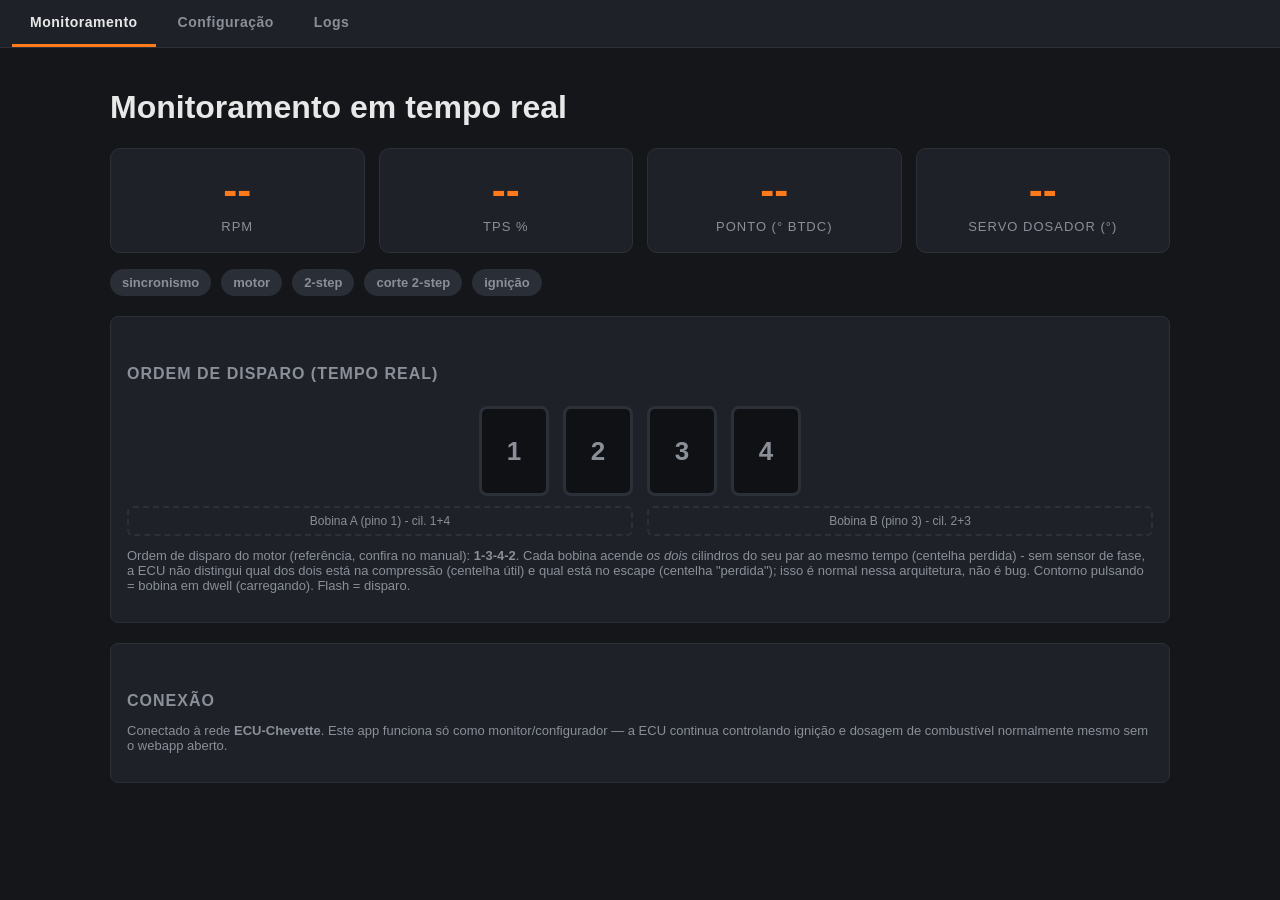
==== data/index.html @ 4c36e858 "Add files via upload" ====
<!DOCTYPE html>
<html lang="pt-BR">
<head>
<meta charset="UTF-8">
<meta name="viewport" content="width=device-width, initial-scale=1">
<title>ECU Chevette - Monitoramento</title>
<link rel="stylesheet" href="style.css">
</head>
<body>
<nav>
  <a href="index.html" class="active">Monitoramento</a>
  <a href="config.html">Configuração</a>
  <a href="logs.html">Logs</a>
</nav>
<main>
  <h1>Monitoramento em tempo real</h1>

  <div class="gauges">
    <div class="gauge"><div class="value" id="v-rpm">--</div><div class="label">RPM</div></div>
    <div class="gauge"><div class="value" id="v-tps">--</div><div class="label">TPS %</div></div>
    <div class="gauge"><div class="value" id="v-adv">--</div><div class="label">Ponto (° BTDC)</div></div>
    <div class="gauge"><div class="value" id="v-servo">--</div><div class="label">Servo dosador (°)</div></div>
  </div>

  <div class="status-row">
    <span class="badge" id="b-sync">sincronismo</span>
    <span class="badge" id="b-running">motor</span>
    <span class="badge" id="b-2step-pressed">2-step</span>
    <span class="badge" id="b-2step-cutting">corte 2-step</span>
    <span class="badge" id="b-ign">ignição</span>
  </div>

  <div class="panel" style="margin-top:20px;">
    <h2>Ordem de disparo (tempo real)</h2>
    <div class="firing-order">
      <div class="cyl-row">
        <div class="cylinder" id="cyl-1"><span>1</span></div>
        <div class="cylinder" id="cyl-2"><span>2</span></div>
        <div class="cylinder" id="cyl-3"><span>3</span></div>
        <div class="cylinder" id="cyl-4"><span>4</span></div>
      </div>
      <div class="coil-row">
        <div class="coil-brace" id="coilA-brace"><span id="coilA-label">Bobina A (pino 1) - cil. 1+4</span></div>
        <div class="coil-brace" id="coilB-brace"><span id="coilB-label">Bobina B (pino 3) - cil. 2+3</span></div>
      </div>
    </div>
    <p class="map-hint">
      Ordem de disparo do motor (referência, confira no manual): <b>1-3-4-2</b>.
      Cada bobina acende <i>os dois</i> cilindros do seu par ao mesmo tempo
      (centelha perdida) - sem sensor de fase, a ECU não distingui qual dos
      dois está na compressão (centelha útil) e qual está no escape
      (centelha "perdida"); isso é normal nessa arquitetura, não é bug.
      Contorno pulsando = bobina em dwell (carregando). Flash = disparo.
    </p>
  </div>

  <div class="panel" style="margin-top:20px;">
    <h2>Conexão</h2>
    <p style="color:var(--text-dim); font-size:13px;">
      Conectado à rede <b id="ssid-hint">ECU-Chevette</b>. Este app funciona só como
      monitor/configurador — a ECU continua controlando ignição e dosagem de
      combustível normalmente mesmo sem o webapp aberto.
    </p>
  </div>
</main>

<script src="app.js"></script>
<script>
let lastCoilAFireCount = null;
let lastCoilBFireCount = null;

// pisca rapidamente os 2 cilindros de um par no instante do disparo
function flashCylinders(ids) {
  ids.forEach(id => {
    const el = document.getElementById(id);
    if (!el) return;
    el.classList.add('firing');
    setTimeout(() => el.classList.remove('firing'), 180);
  });
}

connectStatusSocket(function (d) {
  document.getElementById('v-rpm').textContent = Math.round(d.rpm);
  document.getElementById('v-tps').textContent = Math.round(d.tps);
  document.getElementById('v-adv').textContent = d.advance.toFixed(1);
  document.getElementById('v-servo').textContent = d.servoAngle;

  const sync = document.getElementById('b-sync');
  sync.textContent = d.synced ? 'Sincronizado' : 'Sem sincronismo';
  sync.className = 'badge ' + (d.synced ? 'ok' : 'danger');

  const running = document.getElementById('b-running');
  running.textContent = d.running ? 'Motor girando' : 'Motor parado';
  running.className = 'badge ' + (d.running ? 'ok' : 'warn');

  // estado do BOTÃO (apertado ou não), independente de estar cortando ou não
  const twoStepPressed = document.getElementById('b-2step-pressed');
  twoStepPressed.textContent = d.twoStepPressed ? '2-step: botão apertado' : '2-step: botão solto';
  twoStepPressed.className = 'badge ' + (d.twoStepPressed ? 'warn' : '');

  // efeito real (só corta acima do RPM configurado em twoStepRpm)
  const twoStepCutting = document.getElementById('b-2step-cutting');
  twoStepCutting.textContent = d.twoStepCutting
    ? `CORTANDO (2-step, acima de ${Math.round(d.twoStepRpm)} rpm)`
    : 'sem corte por 2-step';
  twoStepCutting.className = 'badge ' + (d.twoStepCutting ? 'danger' : '');

  const ign = document.getElementById('b-ign');
  ign.textContent = d.ignitionEnabled ? 'Ignição habilitada' : 'IGNIÇÃO DESABILITADA';
  ign.className = 'badge ' + (d.ignitionEnabled ? '' : 'danger');

  // ilustração de ordem de disparo: contorno pulsa durante o dwell (carga),
  // flash rápido no instante do disparo (detectado pela mudança na contagem)
  document.getElementById('coilA-brace').classList.toggle('charging', !!d.coilACharging);
  document.getElementById('coilB-brace').classList.toggle('charging', !!d.coilBCharging);

  if (lastCoilAFireCount !== null && d.coilAFireCount > lastCoilAFireCount) {
    flashCylinders(['cyl-1', 'cyl-4']); // bobina A = pino 1 = cilindros 1+4
  }
  if (lastCoilBFireCount !== null && d.coilBFireCount > lastCoilBFireCount) {
    flashCylinders(['cyl-2', 'cyl-3']); // bobina B = pino 3 = cilindros 2+3
  }
  lastCoilAFireCount = d.coilAFireCount;
  lastCoilBFireCount = d.coilBFireCount;
});
</script>
</body>
</html>
---- data/style.css ----
:root {
  --bg: #14161a;
  --panel: #1e2128;
  --panel-border: #2c3038;
  --text: #e8e8e8;
  --text-dim: #8a8f98;
  --accent: #ff7a1a;
  --ok: #3ddc84;
  --warn: #ffcc00;
  --danger: #ff4d4d;
}

* { box-sizing: border-box; }

body {
  margin: 0;
  background: var(--bg);
  color: var(--text);
  font-family: 'Segoe UI', Roboto, Arial, sans-serif;
}

nav {
  display: flex;
  gap: 4px;
  background: var(--panel);
  border-bottom: 1px solid var(--panel-border);
  padding: 0 12px;
}

nav a {
  color: var(--text-dim);
  text-decoration: none;
  padding: 14px 18px;
  font-weight: 600;
  font-size: 14px;
  letter-spacing: 0.5px;
  border-bottom: 3px solid transparent;
}

nav a.active {
  color: var(--text);
  border-bottom: 3px solid var(--accent);
}

main {
  padding: 20px;
  max-width: 1100px;
  margin: 0 auto;
}

h1, h2, h3 { color: var(--text); }
h2 { font-size: 16px; text-transform: uppercase; letter-spacing: 1px; color: var(--text-dim); margin-top: 32px; }

.panel {
  background: var(--panel);
  border: 1px solid var(--panel-border);
  border-radius: 8px;
  padding: 16px;
  margin-bottom: 16px;
}

.gauges {
  display: grid;
  grid-template-columns: repeat(auto-fit, minmax(180px, 1fr));
  gap: 14px;
}

.gauge {
  background: var(--panel);
  border: 1px solid var(--panel-border);
  border-radius: 10px;
  padding: 18px;
  text-align: center;
}

.gauge .value {
  font-size: 42px;
  font-weight: 700;
  color: var(--accent);
  font-variant-numeric: tabular-nums;
}

.gauge .label {
  color: var(--text-dim);
  font-size: 13px;
  text-transform: uppercase;
  letter-spacing: 1px;
  margin-top: 4px;
}

.status-row {
  display: flex;
  gap: 10px;
  margin-top: 16px;
  flex-wrap: wrap;
}

.badge {
  padding: 6px 12px;
  border-radius: 20px;
  font-size: 13px;
  font-weight: 600;
  background: #2a2e36;
  color: var(--text-dim);
}
.badge.ok { background: rgba(61,220,132,0.15); color: var(--ok); }
.badge.danger { background: rgba(255,77,77,0.15); color: var(--danger); }
.badge.warn { background: rgba(255,204,0,0.15); color: var(--warn); }

label { display: block; font-size: 13px; color: var(--text-dim); margin: 10px 0 4px; }
input[type=number], input[type=text] {
  background: #0f1114;
  border: 1px solid var(--panel-border);
  color: var(--text);
  padding: 8px 10px;
  border-radius: 6px;
  width: 160px;
  font-size: 14px;
}
input[type=checkbox] { transform: scale(1.3); margin-right: 8px; }

.form-grid {
  display: grid;
  grid-template-columns: repeat(auto-fit, minmax(200px, 1fr));
  gap: 8px 20px;
}

button {
  background: var(--accent);
  color: #1a1a1a;
  border: none;
  padding: 10px 18px;
  border-radius: 6px;
  font-weight: 700;
  cursor: pointer;
  margin-top: 14px;
  font-size: 14px;
}
button:hover { filter: brightness(1.1); }
button.secondary { background: #2a2e36; color: var(--text); }

.saved-msg {
  color: var(--ok);
  font-size: 13px;
  margin-left: 12px;
  opacity: 0;
  transition: opacity 0.3s;
}
.saved-msg.show { opacity: 1; }

canvas { max-width: 100%; background: #0f1114; border-radius: 6px; }

.map-hint {
  font-size: 13px;
  color: var(--text-dim);
  margin-top: 8px;
}

.legend { display: flex; gap: 16px; margin-top: 8px; font-size: 13px; align-items: center; }
.legend span { display: inline-flex; align-items: center; gap: 6px; color: var(--text-dim); }
.legend i { width: 14px; height: 14px; border-radius: 3px; display: inline-block; }

/* ---- Ferramentas do Mapa & Gerador R³ ---- */
.map-toolbar {
  display: flex;
  flex-wrap: wrap;
  gap: 8px;
  margin-top: 12px;
  align-items: center;
}

.btn-group {
  display: inline-flex;
  border-radius: 6px;
  overflow: hidden;
  border: 1px solid var(--panel-border);
}

.btn-group button {
  margin-top: 0;
  border-radius: 0;
  padding: 6px 12px;
  font-size: 12px;
  background: #2a2e36;
  color: var(--text);
  border-right: 1px solid var(--panel-border);
}
.btn-group button:last-child { border-right: none; }
.btn-group button:hover { background: #353a44; }

.generator-box {
  background: #14171d;
  border: 1px solid var(--panel-border);
  border-radius: 8px;
  padding: 14px;
  margin-top: 14px;
}
.generator-box h4 {
  margin: 0 0 10px 0;
  color: var(--accent);
  font-size: 13px;
  text-transform: uppercase;
  letter-spacing: 0.5px;
}

.calib-live {
  display: inline-flex;
  align-items: center;
  gap: 8px;
  background: #0f1114;
  padding: 6px 12px;
  border-radius: 6px;
  border: 1px solid var(--panel-border);
  font-size: 13px;
  color: var(--text-dim);
  margin-bottom: 12px;
}
.calib-live b { color: var(--accent); font-size: 14px; }

/* ---- Ilustração de ordem de disparo (monitor em tempo real) ---- */
.firing-order { padding: 10px 0 4px; }

.cyl-row {
  display: flex;
  gap: 14px;
  justify-content: center;
}

.cylinder {
  width: 70px;
  height: 90px;
  border-radius: 8px;
  background: #0f1114;
  border: 3px solid var(--panel-border);
  display: flex;
  align-items: center;
  justify-content: center;
  font-size: 26px;
  font-weight: 700;
  color: var(--text-dim);
  transition: background 0.08s linear, border-color 0.08s linear, color 0.08s linear;
}

/* flash de disparo: aplicado por JS por ~180ms a cada centelha */
.cylinder.firing {
  background: var(--accent);
  border-color: var(--accent);
  color: #1a1a1a;
  box-shadow: 0 0 22px 4px rgba(255, 122, 26, 0.7);
}

.coil-row {
  display: flex;
  gap: 14px;
  justify-content: center;
  margin-top: 10px;
}

.coil-brace {
  flex: 1;
  text-align: center;
  padding: 6px 4px;
  border-radius: 6px;
  border: 2px dashed var(--panel-border);
  font-size: 12px;
  color: var(--text-dim);
  transition: border-color 0.15s linear, color 0.15s linear;
}

/* contorno pulsando enquanto a bobina está em dwell (carregando) */
.coil-brace.charging {
  border-color: var(--warn);
  color: var(--warn);
  border-style: solid;
  animation: coil-pulse 0.5s ease-in-out infinite alternate;
}

@keyframes coil-pulse {
  from { opacity: 0.55; }
  to   { opacity: 1; }
}
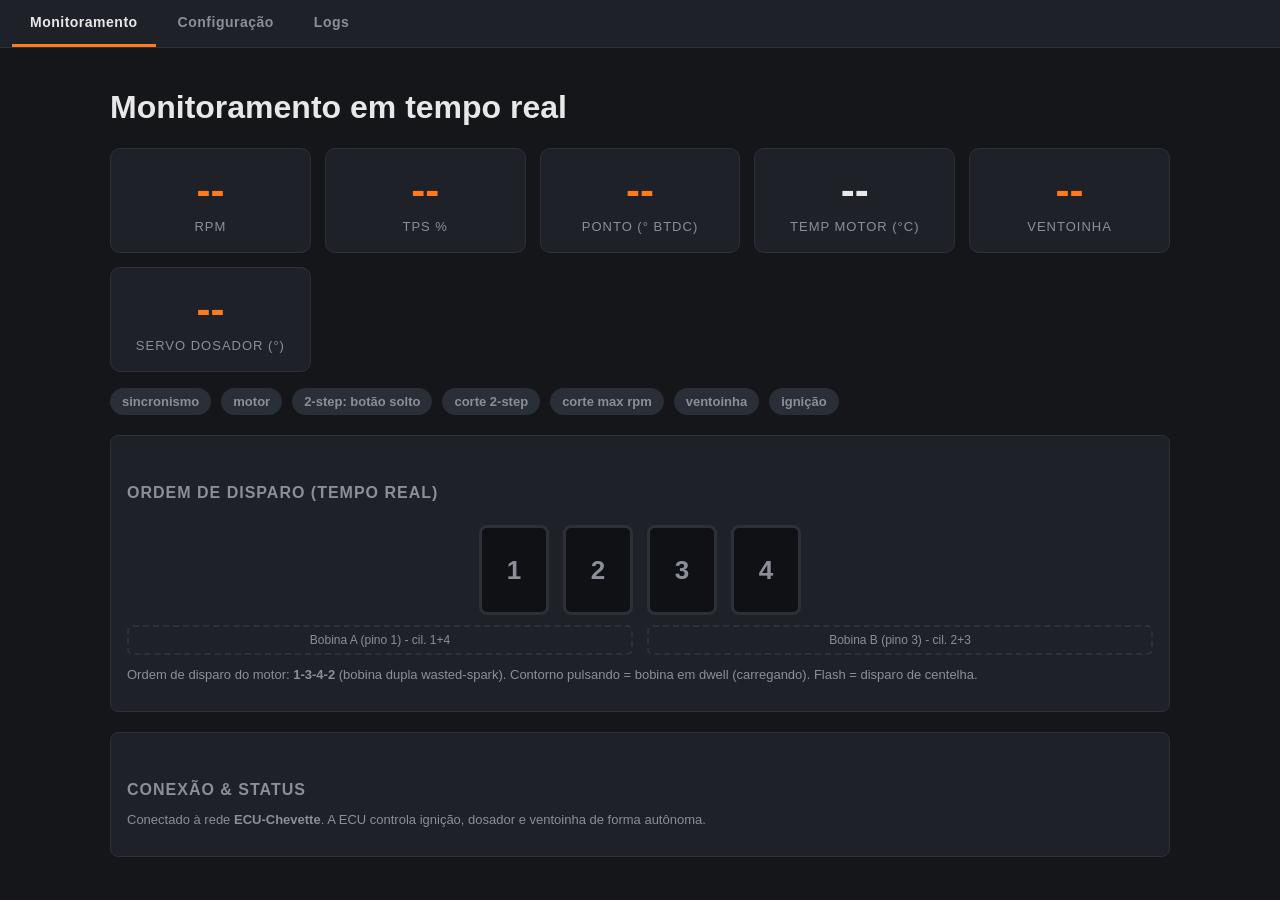
==== commit c24b3b4f: "initial commit" ====
--- a/data/index.html
+++ b/data/index.html
@@ -13,20 +13,34 @@
   <a href="logs.html">Logs</a>
 </nav>
 <main>
+  <!-- Banner de Alerta Crítico de Superaquecimento -->
+  <div id="overheat-banner" class="alert-banner" style="display:none;">
+    ⚠️ <b>ALERTA DE SUPERAQUECIMENTO:</b> Temperatura da água atingiu <span id="overheat-temp-val">--</span>°C! Ventoinha acionada.
+  </div>
+
+  <!-- Banner de Corte de Giro Máximo -->
+  <div id="revlimit-banner" class="alert-banner warn-banner" style="display:none;">
+    ⚡ <b>CORTE DE GIRO MÁXIMO ATIVO:</b> Rotação atingiu o limite de segurança (<span id="revlimit-rpm-val">--</span> RPM).
+  </div>
+
   <h1>Monitoramento em tempo real</h1>
 
   <div class="gauges">
     <div class="gauge"><div class="value" id="v-rpm">--</div><div class="label">RPM</div></div>
     <div class="gauge"><div class="value" id="v-tps">--</div><div class="label">TPS %</div></div>
     <div class="gauge"><div class="value" id="v-adv">--</div><div class="label">Ponto (° BTDC)</div></div>
+    <div class="gauge"><div class="value" id="v-temp" style="color:var(--text);">--</div><div class="label">Temp Motor (°C)</div></div>
+    <div class="gauge"><div class="value" id="v-fan">--</div><div class="label">Ventoinha</div></div>
     <div class="gauge"><div class="value" id="v-servo">--</div><div class="label">Servo dosador (°)</div></div>
   </div>
 
   <div class="status-row">
     <span class="badge" id="b-sync">sincronismo</span>
     <span class="badge" id="b-running">motor</span>
-    <span class="badge" id="b-2step-pressed">2-step</span>
+    <span class="badge" id="b-2step-pressed">2-step: botão solto</span>
     <span class="badge" id="b-2step-cutting">corte 2-step</span>
+    <span class="badge" id="b-revlimit">corte max rpm</span>
+    <span class="badge" id="b-fan">ventoinha</span>
     <span class="badge" id="b-ign">ignição</span>
   </div>
 
@@ -45,21 +59,15 @@
       </div>
     </div>
     <p class="map-hint">
-      Ordem de disparo do motor (referência, confira no manual): <b>1-3-4-2</b>.
-      Cada bobina acende <i>os dois</i> cilindros do seu par ao mesmo tempo
-      (centelha perdida) - sem sensor de fase, a ECU não distingui qual dos
-      dois está na compressão (centelha útil) e qual está no escape
-      (centelha "perdida"); isso é normal nessa arquitetura, não é bug.
-      Contorno pulsando = bobina em dwell (carregando). Flash = disparo.
+      Ordem de disparo do motor: <b>1-3-4-2</b> (bobina dupla wasted-spark).
+      Contorno pulsando = bobina em dwell (carregando). Flash = disparo de centelha.
     </p>
   </div>
 
   <div class="panel" style="margin-top:20px;">
-    <h2>Conexão</h2>
+    <h2>Conexão & Status</h2>
     <p style="color:var(--text-dim); font-size:13px;">
-      Conectado à rede <b id="ssid-hint">ECU-Chevette</b>. Este app funciona só como
-      monitor/configurador — a ECU continua controlando ignição e dosagem de
-      combustível normalmente mesmo sem o webapp aberto.
+      Conectado à rede <b id="ssid-hint">ECU-Chevette</b>. A ECU controla ignição, dosador e ventoinha de forma autônoma.
     </p>
   </div>
 </main>
@@ -69,7 +77,6 @@
 let lastCoilAFireCount = null;
 let lastCoilBFireCount = null;
 
-// pisca rapidamente os 2 cilindros de um par no instante do disparo
 function flashCylinders(ids) {
   ids.forEach(id => {
     const el = document.getElementById(id);
@@ -85,6 +92,40 @@
   document.getElementById('v-adv').textContent = d.advance.toFixed(1);
   document.getElementById('v-servo').textContent = d.servoAngle;
 
+  // Temperatura com alerta de cor
+  const tempEl = document.getElementById('v-temp');
+  tempEl.textContent = d.temp.toFixed(1) + '°';
+  if (d.overheat) {
+    tempEl.style.color = 'var(--danger)';
+  } else if (d.temp >= 90) {
+    tempEl.style.color = 'var(--warn)';
+  } else {
+    tempEl.style.color = 'var(--ok)';
+  }
+
+  // Ventoinha
+  const fanEl = document.getElementById('v-fan');
+  fanEl.textContent = d.fanOn ? 'LIGADA' : 'DESL';
+  fanEl.style.color = d.fanOn ? 'var(--ok)' : 'var(--text-dim)';
+
+  // Banners
+  const ohBanner = document.getElementById('overheat-banner');
+  if (d.overheat) {
+    ohBanner.style.display = 'block';
+    document.getElementById('overheat-temp-val').textContent = d.temp.toFixed(1);
+  } else {
+    ohBanner.style.display = 'none';
+  }
+
+  const rlBanner = document.getElementById('revlimit-banner');
+  if (d.revLimitCutting) {
+    rlBanner.style.display = 'block';
+    document.getElementById('revlimit-rpm-val').textContent = Math.round(d.maxRpm);
+  } else {
+    rlBanner.style.display = 'none';
+  }
+
+  // Badges
   const sync = document.getElementById('b-sync');
   sync.textContent = d.synced ? 'Sincronizado' : 'Sem sincronismo';
   sync.className = 'badge ' + (d.synced ? 'ok' : 'danger');
@@ -93,32 +134,50 @@
   running.textContent = d.running ? 'Motor girando' : 'Motor parado';
   running.className = 'badge ' + (d.running ? 'ok' : 'warn');
 
-  // estado do BOTÃO (apertado ou não), independente de estar cortando ou não
+  // Estado do Botão 2-step (Pressionado / Solto)
   const twoStepPressed = document.getElementById('b-2step-pressed');
-  twoStepPressed.textContent = d.twoStepPressed ? '2-step: botão apertado' : '2-step: botão solto';
-  twoStepPressed.className = 'badge ' + (d.twoStepPressed ? 'warn' : '');
+  if (d.twoStepPressed) {
+    twoStepPressed.textContent = '2-STEP: BOTÃO APERTADO';
+    twoStepPressed.className = 'badge warn-pulse';
+  } else {
+    twoStepPressed.textContent = '2-step: botão solto';
+    twoStepPressed.className = 'badge';
+  }
 
-  // efeito real (só corta acima do RPM configurado em twoStepRpm)
+  // Corte real do 2-step
   const twoStepCutting = document.getElementById('b-2step-cutting');
   twoStepCutting.textContent = d.twoStepCutting
-    ? `CORTANDO (2-step, acima de ${Math.round(d.twoStepRpm)} rpm)`
-    : 'sem corte por 2-step';
+    ? `CORTANDO 2-STEP (${Math.round(d.twoStepRpm)} rpm)`
+    : 'sem corte 2-step';
   twoStepCutting.className = 'badge ' + (d.twoStepCutting ? 'danger' : '');
+
+  // Corte Máximo de RPM
+  const revLimitBadge = document.getElementById('b-revlimit');
+  revLimitBadge.textContent = d.revLimitCutting
+    ? `CORTE MAX RPM (${Math.round(d.maxRpm)} rpm)`
+    : `Limitador: ${Math.round(d.maxRpm)} rpm`;
+  revLimitBadge.className = 'badge ' + (d.revLimitCutting ? 'danger' : '');
+
+  // Badge Ventoinha
+  const fanBadge = document.getElementById('b-fan');
+  let fanText = d.fanOn ? 'Ventoinha: LIGADA' : 'Ventoinha: desligada';
+  if (d.fanOverride !== -1) fanText += ' (MANUAL)';
+  fanBadge.textContent = fanText;
+  fanBadge.className = 'badge ' + (d.fanOn ? 'ok' : '');
 
   const ign = document.getElementById('b-ign');
   ign.textContent = d.ignitionEnabled ? 'Ignição habilitada' : 'IGNIÇÃO DESABILITADA';
   ign.className = 'badge ' + (d.ignitionEnabled ? '' : 'danger');
 
-  // ilustração de ordem de disparo: contorno pulsa durante o dwell (carga),
-  // flash rápido no instante do disparo (detectado pela mudança na contagem)
+  // Disparo de bobinas
   document.getElementById('coilA-brace').classList.toggle('charging', !!d.coilACharging);
   document.getElementById('coilB-brace').classList.toggle('charging', !!d.coilBCharging);
 
   if (lastCoilAFireCount !== null && d.coilAFireCount > lastCoilAFireCount) {
-    flashCylinders(['cyl-1', 'cyl-4']); // bobina A = pino 1 = cilindros 1+4
+    flashCylinders(['cyl-1', 'cyl-4']);
   }
   if (lastCoilBFireCount !== null && d.coilBFireCount > lastCoilBFireCount) {
-    flashCylinders(['cyl-2', 'cyl-3']); // bobina B = pino 3 = cilindros 2+3
+    flashCylinders(['cyl-2', 'cyl-3']);
   }
   lastCoilAFireCount = d.coilAFireCount;
   lastCoilBFireCount = d.coilBFireCount;
--- a/data/style.css
+++ b/data/style.css
@@ -279,3 +279,74 @@
   from { opacity: 0.55; }
   to   { opacity: 1; }
 }
+
+/* ---- Alertas de Emergência / Banners ---- */
+.alert-banner {
+  background: rgba(255, 77, 77, 0.2);
+  border: 2px solid var(--danger);
+  color: #ff8080;
+  padding: 12px 18px;
+  border-radius: 8px;
+  margin-bottom: 16px;
+  font-size: 14px;
+  animation: banner-pulse 0.8s ease-in-out infinite alternate;
+}
+.alert-banner.warn-banner {
+  background: rgba(255, 204, 0, 0.2);
+  border-color: var(--warn);
+  color: #ffe066;
+}
+
+@keyframes banner-pulse {
+  from { box-shadow: 0 0 5px rgba(255, 77, 77, 0.3); }
+  to   { box-shadow: 0 0 18px rgba(255, 77, 77, 0.8); }
+}
+
+.badge.warn-pulse {
+  background: var(--warn);
+  color: #111;
+  font-weight: 800;
+  box-shadow: 0 0 12px rgba(255, 204, 0, 0.8);
+  animation: badge-blink 0.4s ease-in-out infinite alternate;
+}
+
+@keyframes badge-blink {
+  from { opacity: 0.7; }
+  to   { opacity: 1.0; }
+}
+
+/* ---- Painel de Teste de Atuadores ---- */
+.test-grid {
+  display: grid;
+  grid-template-columns: repeat(auto-fit, minmax(280px, 1fr));
+  gap: 16px;
+}
+
+.test-card {
+  background: #0f1114;
+  border: 1px solid var(--panel-border);
+  border-radius: 8px;
+  padding: 14px;
+}
+
+.btn-test {
+  padding: 8px 14px;
+  font-size: 13px;
+  margin-top: 0;
+  border-radius: 6px;
+}
+.btn-test.on { background: var(--ok); color: #0f172a; }
+.btn-test.off { background: #334155; color: #fff; }
+
+.btn-stop-test {
+  background: #ef4444;
+  color: #ffffff;
+  font-size: 14px;
+  padding: 10px 18px;
+  margin-top: 0;
+  border-radius: 6px;
+  font-weight: bold;
+}
+.btn-stop-test:hover {
+  background: #dc2626;
+}
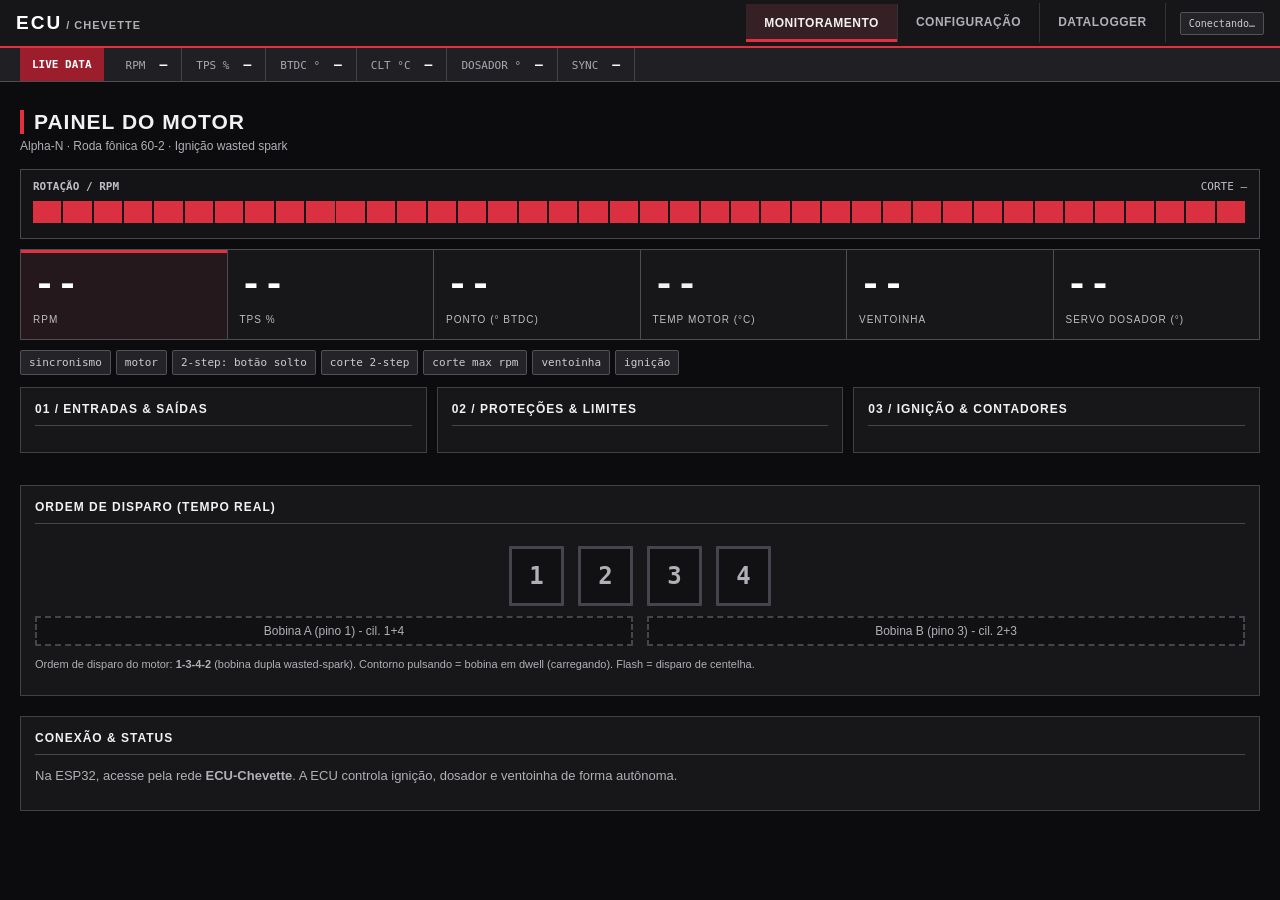
==== commit 2f6f7417: "style+feat: color scheme and UI changed, plus simulator for windows" ====
--- a/data/index.html
+++ b/data/index.html
@@ -7,15 +7,15 @@
 <link rel="stylesheet" href="style.css">
 </head>
 <body>
-<nav>
+<nav><a class="brand" href="index.html">ECU<span> / CHEVETTE</span></a>
   <a href="index.html" class="active">Monitoramento</a>
   <a href="config.html">Configuração</a>
-  <a href="logs.html">Logs</a>
-</nav>
+  <a href="logs.html">Datalogger</a>
+<span id="connection-state" class="badge" role="status">Conectando…</span></nav>
 <main>
   <!-- Banner de Alerta Crítico de Superaquecimento -->
   <div id="overheat-banner" class="alert-banner" style="display:none;">
-    ⚠️ <b>ALERTA DE SUPERAQUECIMENTO:</b> Temperatura da água atingiu <span id="overheat-temp-val">--</span>°C! Ventoinha acionada.
+    ⚠️ <b>ALERTA DE SUPERAQUECIMENTO:</b> Temperatura da água atingiu <span id="overheat-temp-val">--</span>°C! Verifique o estado da ventoinha.
   </div>
 
   <!-- Banner de Corte de Giro Máximo -->
@@ -23,7 +23,7 @@
     ⚡ <b>CORTE DE GIRO MÁXIMO ATIVO:</b> Rotação atingiu o limite de segurança (<span id="revlimit-rpm-val">--</span> RPM).
   </div>
 
-  <h1>Monitoramento em tempo real</h1>
+  <h1>Painel do motor</h1><p class="subtitle">Alpha-N · Roda fônica 60-2 · Ignição wasted spark</p>
 
   <div class="gauges">
     <div class="gauge"><div class="value" id="v-rpm">--</div><div class="label">RPM</div></div>
@@ -67,7 +67,7 @@
   <div class="panel" style="margin-top:20px;">
     <h2>Conexão & Status</h2>
     <p style="color:var(--text-dim); font-size:13px;">
-      Conectado à rede <b id="ssid-hint">ECU-Chevette</b>. A ECU controla ignição, dosador e ventoinha de forma autônoma.
+      Na ESP32, acesse pela rede <b id="ssid-hint">ECU-Chevette</b>. A ECU controla ignição, dosador e ventoinha de forma autônoma.
     </p>
   </div>
 </main>
@@ -183,5 +183,5 @@
   lastCoilBFireCount = d.coilBFireCount;
 });
 </script>
-</body>
+<script src="technical.js"></script></body>
 </html>
--- a/data/style.css
+++ b/data/style.css
@@ -350,3 +350,112 @@
 .btn-stop-test:hover {
   background: #dc2626;
 }
+/* Console técnica: alta densidade, grafite / vermelho / branco. */
+:root { --bg:#0c0c0e; --panel:#171719; --panel-border:#414145; --text:#f1f1f2; --text-dim:#b0b0b7; --accent:#e3303e; --ok:#ececef; --danger:#ff4b59; --warn:#e4bd72; }
+body { font:13px 'Segoe UI',Arial,sans-serif; background:var(--bg); }
+nav { position:sticky; top:0; z-index:20; align-items:center; flex-wrap:wrap; background:#161618; padding:0 16px; border-bottom:2px solid var(--accent); gap:0; }
+nav a { padding:12px 18px; font-size:12px; text-transform:uppercase; border-right:1px solid #333337; }
+nav a.active { background:#352025; border-bottom:0; box-shadow:inset 0 -3px var(--accent); }
+nav .brand { margin-right:auto; color:#fff; font-size:19px; font-weight:900; letter-spacing:2px; padding-left:0; border:0; }
+.brand span { color:#afafb6; font-size:11px; letter-spacing:1px; }
+nav .badge { margin-left:14px; font-size:10px; }
+main { max-width:1600px; padding:16px 20px; }
+h1 { font-size:21px; text-transform:uppercase; letter-spacing:1px; margin:12px 0 5px; border-left:4px solid var(--accent); padding-left:10px; }
+h2 { font-size:12px; color:#f1f1f2; margin:0 0 12px; border-bottom:1px solid #46464b; padding-bottom:9px; letter-spacing:1px; }
+h3 { font-size:13px; }
+.subtitle { color:var(--text-dim); font-size:12px; margin:0 0 16px; }
+.panel { background:var(--panel); border:1px solid var(--panel-border); border-radius:0; padding:14px; margin-bottom:12px; }
+.gauges { grid-template-columns:repeat(6,minmax(0,1fr)); gap:1px; border:1px solid #4c4c51; background:#4c4c51; }
+.gauge { border:0; border-radius:0; background:#171719; padding:14px 12px; text-align:left; }
+.gauge .value { font:700 clamp(26px,3vw,40px) Consolas,'Courier New',monospace; color:#fff; }
+.gauge:first-child { border-top:3px solid var(--accent); padding-top:11px; background:#24181c; }
+.gauge .label { font-size:10px; color:#bdbdc4; margin-top:6px; }
+.status-row { gap:5px; margin:10px 0; }
+.badge { border-radius:2px; padding:5px 8px; font:11px Consolas,monospace; border:1px solid #515158; background:#242428; color:#ccc; }
+.badge.ok { color:#fff; background:#29292e; border-color:#85858d; }
+.badge.danger,.badge.warn-pulse { color:#fff; background:#881e2a; border-color:#ff4b59; }
+input[type=number],input[type=text],select { background:#09090b!important; color:#fff!important; border:1px solid #5e5e66; border-radius:1px; padding:7px 8px; font:13px Consolas,monospace; min-height:32px; }
+input[type=checkbox],input[type=range] { accent-color:var(--accent); }
+label { font-size:12px; }
+.form-grid { gap:5px 16px; }
+button { border-radius:2px; padding:7px 12px; font-size:12px; min-height:32px; margin-top:10px; background:#b82634; color:#fff; border:1px solid #ec4855; }
+button.secondary,.btn-group button { background:#29292e; border-color:#55555d; color:#fff; }
+button:disabled { opacity:.4; cursor:default; }
+button:hover { filter:brightness(1.2); }
+:focus-visible { outline:2px solid #fff; outline-offset:3px; }
+.section-tabs { display:flex; gap:1px; flex-wrap:wrap; margin:14px 0; border-bottom:2px solid var(--accent); }
+.section-tabs button { margin:0; background:#252529; color:#ceced5; border:1px solid #48484f; text-transform:uppercase; border-radius:0; padding:10px 14px; }
+.section-tabs button[aria-selected=true] { color:#fff; background:#a6202e; border-color:#e3303e; }
+.config-section[hidden] { display:none; }
+.map-scroll { border:1px solid #414147; background:#0c0c0e; }
+canvas { background:#0c0c0e; border-radius:0; }
+.map-spec { font:11px Consolas,monospace; letter-spacing:.6px; color:#c4c4cb; }
+#map-state { display:inline-block; margin:9px 20px 9px 0; font:12px Consolas,monospace; }
+.cell-editor { display:flex; align-items:center; flex-wrap:wrap; gap:10px; padding:8px 10px; margin:9px 0; background:#252528; border-left:3px solid var(--accent); }
+.cell-editor b { min-width:240px; font:12px Consolas,monospace; }
+.cell-editor label,.cell-editor button { margin:0; }
+.cell-editor input { width:90px; }
+.generator-box,.test-card,.calib-live,.btn-group,.cylinder,.coil-brace { border-radius:1px; background:#111113; border-color:#45454d; }
+.generator-box { padding:10px; margin-top:12px; }
+.generator-box h4 { color:#fff; }
+.test-grid { gap:10px; }
+.alert-banner { border-radius:0; padding:10px; animation:none; }
+.cylinder { width:55px; height:60px; font:700 24px Consolas,monospace; }
+.cylinder.firing { box-shadow:none; color:#fff; }
+.diagnostic-grid { display:grid; grid-template-columns:repeat(3,minmax(0,1fr)); gap:10px; margin-top:12px; }
+dl { display:grid; grid-template-columns:1fr auto; margin:0; font:12px Consolas,monospace; }
+dt,dd { padding:7px 2px; border-bottom:1px solid #303035; margin:0; }
+dt { color:#aaaab2; } dd { text-align:right; color:#fff; }
+.instrument-strip { display:flex; flex-wrap:wrap; background:#202024; border-bottom:1px solid #4d4d55; font:11px Consolas,monospace; padding:0 20px; }
+.instrument-strip>b { background:#9c1e2c; color:#fff; padding:10px 12px; margin-right:8px; }
+.instrument-strip>span { padding:9px 14px; border-right:1px solid #424249; color:#a8a8b1; }
+.instrument-strip strong { color:#fff; margin-left:14px; font-size:13px; }
+.telemetry-stale .instrument-strip strong,.telemetry-stale .gauges,.telemetry-stale .diagnostic-grid { opacity:.35; }
+.rpm-instrument { border:1px solid #46464e; background:#141416; padding:10px 12px; margin-bottom:10px; }
+.meter-heading,.rpm-scale { display:flex; justify-content:space-between; font:11px Consolas,monospace; color:#bebec7; }
+.rpm-track { margin:8px 0 5px; height:22px; background:repeating-linear-gradient(90deg,#29292e 0,#29292e calc(2.5% - 2px),#101012 calc(2.5% - 2px),#101012 2.5%); }
+#rpm-fill { height:100%; background:repeating-linear-gradient(90deg,#da3040 0,#da3040 calc(2.5% - 2px),#171719 calc(2.5% - 2px),#171719 2.5%); max-width:100%; }
+.sim-controls { display:flex; align-items:center; flex-wrap:wrap; gap:12px; border:1px dashed #686870; background:#202023; color:#c3c3cb; padding:6px 10px; margin-bottom:12px; font:11px Consolas,monospace; }
+.sim-controls label { margin:0 0 0 auto; }
+.notification { position:fixed; right:16px; bottom:16px; max-width:calc(100vw - 32px); padding:14px 18px; background:#28282e; color:#fff; border:1px solid #c2c2cb; z-index:100; }
+.notification.error { background:#521720; border-color:var(--danger); }
+.log-toolbar { display:flex; align-items:center; flex-wrap:wrap; gap:8px; margin-bottom:12px; }
+.log-toolbar button,.log-toolbar label { margin:0; }
+.file-label input { max-width:210px; font-size:11px; }
+.log-summary { display:flex; flex-wrap:wrap; gap:20px; font:12px Consolas,monospace; border-block:1px solid #44444c; padding:9px 0; margin:12px 0; }
+.channel-grid { display:grid; grid-template-columns:repeat(4,minmax(0,1fr)); gap:6px; margin-bottom:12px; }
+.channel-card { border:1px solid #43434b; border-left:3px solid var(--channel); background:#111113; padding:8px 10px; }
+.channel-card label { margin:0; }
+.channel-card strong { display:block; font:700 22px Consolas,monospace; margin:8px 0; }
+.channel-card small { color:#b8b8c0; font:11px Consolas,monospace; }
+#logCanvas { width:100%; touch-action:pan-y; }
+#cursor-slider { width:100%; }
+.map-hint { font-size:11px; }
+.legend { font-size:11px; flex-wrap:wrap; gap:8px; }
+@media(max-width:1000px) { .gauges { grid-template-columns:repeat(3,minmax(0,1fr)); } .diagnostic-grid { grid-template-columns:1fr; } }
+@media(max-width:600px) { main { padding:10px; } nav { padding:0 10px; } nav .brand { width:100%; padding:9px 0; } nav a { font-size:10px; padding:10px; } nav .badge { margin:6px 0; } .instrument-strip { padding:0; } .instrument-strip>span { padding:6px; } .instrument-strip>b { display:none; } .gauges,.channel-grid { grid-template-columns:repeat(2,minmax(0,1fr)); } .panel { padding:10px; } .form-grid,.test-grid { grid-template-columns:1fr; } .sim-controls label { margin-left:0; } .cell-editor b { min-width:100%; } .section-tabs button { padding:9px; font-size:10px; } }
+@media(prefers-reduced-motion:reduce) { *,*::before,*::after { animation:none!important; transition:none!important; } }
+/* Planilha de calibração com seleção retangular e edição na própria célula. */
+body:has(#mapGrid) main,body:has(#logCanvas) main { max-width:1920px; }
+.map-scroll { width:100%; max-width:100%; min-width:0; container-type:inline-size; }
+#mapGrid { width:100%; min-width:0; user-select:none; touch-action:none; }
+.ignition-table { width:100%; table-layout:fixed; border-collapse:separate; border-spacing:1px; background:#08080a; font:700 clamp(5px,1.05cqw,14px) Consolas,monospace; }
+.ignition-table th { background:#222227; color:#dedee5; height:clamp(24px,2.2cqw,32px); padding:0; font:clamp(5px,1cqw,12px) Consolas,monospace; }
+.ignition-table th:first-child { width:7%; border-right:1px solid #62626e; }
+.ignition-table td { position:relative; text-align:center; height:clamp(22px,2.2cqw,32px); padding:0; cursor:cell; }
+.ignition-table td.selected { box-shadow:inset 0 0 0 2px #fff; }
+.ignition-table td.selected::after { content:''; position:absolute; inset:0; background:#ffffff15; pointer-events:none; }
+.ignition-table input.inline-map-input { position:absolute; inset:0; z-index:4; width:100%; min-width:0; height:100%; min-height:0; padding:0; text-align:center; font:inherit; color:#fff!important; background:#111!important; border:0; box-shadow:inset 0 0 0 1px #fff; outline:none; border-radius:0; }
+.inline-map-input[aria-invalid=true] { border-color:#ff4254!important; }
+.map-selection-bar { display:flex; flex-wrap:wrap; align-items:center; gap:10px; margin:8px 0; background:#222227; padding:6px 10px; font:12px Consolas,monospace; border-left:3px solid #e3303e; }
+.map-selection-bar span { margin-right:auto; }
+.map-selection-bar button { margin:0; }
+.chart-tools { display:flex; flex-wrap:wrap; align-items:center; gap:7px; background:#242429; border:1px solid #4b4b55; padding:8px; }
+.chart-tools button,.chart-tools label { margin:0; }
+#zoom-info { margin-left:auto; font:12px Consolas,monospace; color:#fff; }
+.chart-instructions { font:11px Consolas,monospace; color:#b9b9c5; margin:9px 0; }
+.chart-frame { border:1px solid #52525c; overflow-x:auto; background:#101013; }
+#logCanvas { display:block; width:100%; min-width:900px; cursor:crosshair; touch-action:none; }
+#logOverview { display:block; width:100%; height:90px; cursor:crosshair; touch-action:none; border:1px solid #52525c; }
+.overview-label { display:flex; justify-content:space-between; background:#242429; padding:7px 10px; margin-top:10px; font:11px Consolas,monospace; }
+.overview-label span { color:#b8b8c5; }
